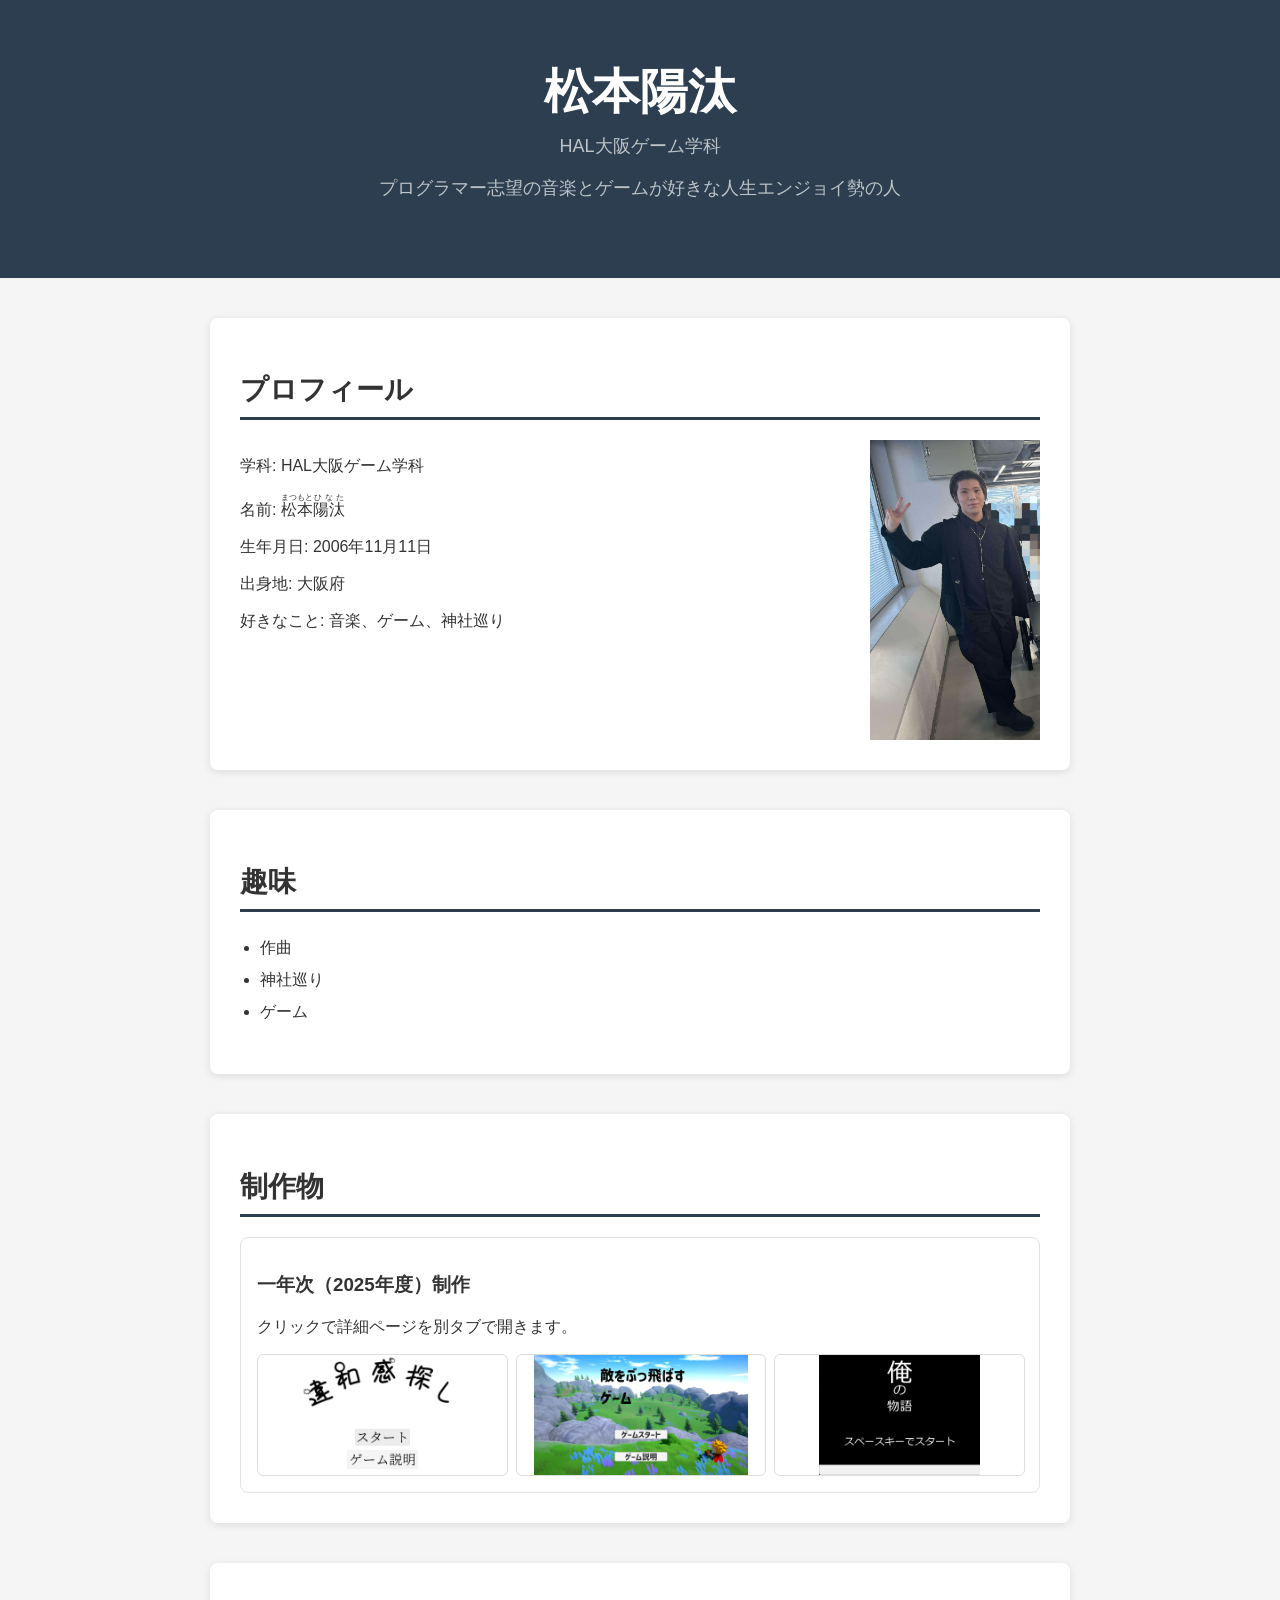
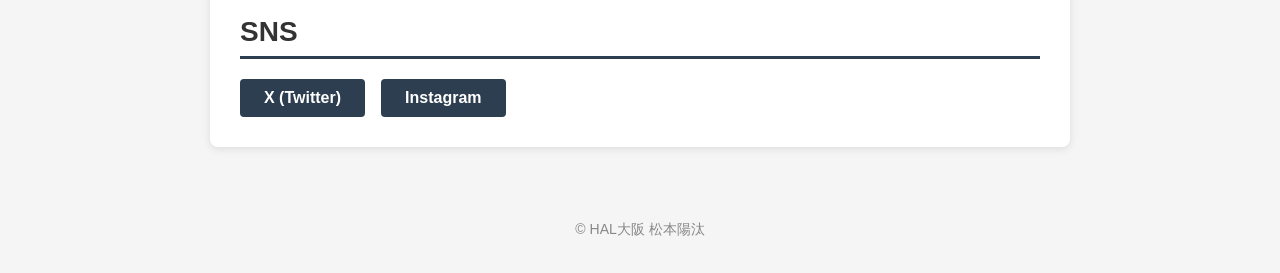
==== index.html @ 23336f3b "サイトに必要なファイルすべて" ====
<!DOCTYPE html>
<html lang="ja">
<!-- 基本的な形（フォントとか） -->

<head>
    <meta charset="UTF-8"> <!-- 文字コードの指定 -->
    <meta name="viewport" content="width=device-width, initial-scale=1.0"> <!-- レスポンシブデザインのためのビューポート設定 -->
    <title>プロフィール</title> <!-- タイトルの指定 -->
    <link rel="stylesheet" href="style.css"> <!-- 外部CSSファイルのリンク -->
</head>

<body>

    <!-- ヘッダー：名前 -->
    <header>
        <h1>松本陽汰</h1>
        <p class="tagline">HAL大阪ゲーム学科</p>
        <p class="tagline">プログラマー志望の音楽とゲームが好きな人生エンジョイ勢の人</p>
    </header>

    <main>


        <!-- 自己紹介 -->
        <section id="about">
            <h2>プロフィール</h2>
            <div class="profile-content">
                <div class="profile-text">
                    <p>学科: HAL大阪ゲーム学科</p>
                    <p>名前: <ruby>松本<rt>まつもと</rt></ruby><ruby>陽汰<rt>ひなた</rt></ruby></p>
                    <p>生年月日: 2006年11月11日</p>
                    <p>出身地: 大阪府</p>
                    <p>好きなこと: 音楽、ゲーム、神社巡り</p>
                </div>
                <img src="pic/ネムイ写真.jpg" alt="ネムイの写真" class="face-photo">
            </div>
        </section>

        <!-- 趣味 -->
        <section id="hobbies">
            <h2>趣味</h2>
            <ul>
                <li>作曲</li>
                <li>神社巡り</li>
                <li>ゲーム</li>
            </ul>
        </section>

        <!-- 制作物 -->
        <section id="works">
            <h2>制作物</h2>
            <div class="work-item"><!-- クリックで別タブで詳細ページに飛ぶようにする -->
                <!-- クリックで別タブで詳細ページに飛ぶようにする  -->
                <!-- 内容は左からCSSクラスをつけている、クリック時の移動先、リンク先を新しいタブで開く設定、
              空いた先のページから元ページを操作されにくくする、繊維元の情報を送らないようにする-->

                <a class="work-link" href="work_25.html" target="_blank" rel="noopener noreferrer">
                    <h3>一年次（2025年度）制作</h3>
                    <p>クリックで詳細ページを別タブで開きます。</p>
                    <!-- サムネイル画像 -->
                    <div class="thumb-list">
                        <!-- 処理の意味は左からファイル指定、画像名、cssのクラス名 -->
                        <img src="pic/work_25/違和感探しタイトル.png" alt="違和感探しタイトル" class="thumb-image">
                        <img src="pic/work_25/敵をぶっ飛ばすゲームタイトル.png" alt="敵をぶっ飛ばすゲームタイトル" class="thumb-image">
                        <img src="pic/work_25/俺の物語タイトル.png" alt="俺の物語タイトル" class="thumb-image">
                    </div>
                </a>
            </div>
        </section>

        <!-- SNSリンク -->
        <section id="sns">
            <h2>SNS</h2>
            <div class="sns-links">
                <a href="https://twitter.com/sunny_sleep" target="_blank">X (Twitter)</a>
                <a href="https://www.instagram.com/xxsunnyxxplacexx" target="_blank">Instagram</a>
            </div>
        </section>


        <!-- フッター -->
        <footer>
            <p>&copy; HAL大阪 松本陽汰</p>
        </footer>

    </main>

</body>

</html>
---- style.css ----
/* 全体の基本設定 */
body /*基本的な設定*/
{
    font-family: sans-serif;        /* シンプルで読みやすいフォント */
    background-color: #f5f5f5;    /* 明るい背景色 */
    color: #333;                  /* ダークグレーのテキスト */
    margin: 0;                      /* ブラウザのデフォルトマージンをリセット */
    padding: 0;                     /* ブラウザのデフォルトパディングをリセット */
}

/* 各セクション共通 */
section, article 
{
    max-width: 800px;               /* コンテンツの最大幅を設定 */
    margin: 40px auto;              /* 上下のスペースを40px、左右は自動で中央寄せ */
    padding: 30px;                  /* 内側のスペースを30px */
    background-color: white;      /* セクションの背景色を白に設定 */
    border-radius: 8px;             /* 角を丸くする */  
    box-shadow: 0 2px 8px rgba(0,0,0,0.1);  /* 軽い影を追加 */
}

/* ヘッダー */
header {
    background-color: #2c3e50;      /* ダークブルーの背景色 */
    color: white;                   /* テキストを白に設定 */
    text-align: center;               /* テキストを中央揃え */
    padding: 60px 20px;               /* 上下のスペースを60px、左右は20px */
}

/* ヘッダーの見出し */
header h1 {
    font-size: 48px;                  /* 大きな見出しサイズ */
    margin: 0;                        /* マージンをリセット */
}

/* タグライン */
.tagline {
    font-size: 18px;                  /* タグラインのフォントサイズ */
    color: #bdc3c7;                 /* タグラインの色を薄いグレーに設定 */
    margin-top: 10px;                 /* タグラインと見出しの間にスペースを追加 */
}

/* 見出し */
h2 {
    font-size: 28px;                    /* セクション見出しのサイズ */
    border-bottom: 3px solid #2c3e50; /* 見出しの下にダークブルーの線を追加　solidは実線 */
    padding-bottom: 8px;                /* 見出しと線の間にスペースを追加 */
    margin-bottom: 20px;                /* 見出しと次のコンテンツの間にスペースを追加 */
}

/* プロフィール本文を左右配置 */
#about .profile-content {
  display: grid;
  grid-template-columns: 1fr auto;
  align-items: start;
  column-gap: 24px;
}

#about .profile-text {
  min-width: 0;
}

#about .face-photo {
  width: 170px;
  height: 300px;
  object-fit: cover;
  justify-self: end;   /* 右端に固定 */
  /* border-radius: 8px; 角丸にしたい場合は有効化 */
}





/* 趣味リスト */
#hobbies ul {
    list-style: disc;           /* 箇条書きのスタイルをディスクに設定 */
    padding-left: 20px;         /* 箇条書きの左側にスペースを追加 */
    line-height: 2;             /* 行間を広げて読みやすくする */
}

/* 作品リスト */
.work-item {
  margin-top: 16px;             /* 作品アイテムの上部にスペースを追加 */
}

/* 作品リンク */
.work-link {
  display: block;               /* ブロック要素にして全体をクリック可能にする */
  color: inherit;               /* 親要素のテキストカラーを継承 */
  text-decoration: none;        /* デフォルトの下線を削除 */
  border: 1px solid #e1e1e1;  /* 薄いグレーの境界線を追加 */
  border-radius: 8px;           /* 角を丸くする */
  padding: 16px;                /* 内側のスペースを追加 */
  transition: transform 0.2s, box-shadow 0.2s;  /* ホバー時の変化にスムーズなトランジションを追加 */
}

/* 作品リンクのホバー効果 */
.work-link:hover {
  transform: translateY(-2px);                  /* 少し上に移動 */
  box-shadow: 0 6px 16px rgba(0, 0, 0, 0.12); /* 影を強調 */
}

/* サムネイル画像 */
.thumb-list {
  display: grid;                            /* グリッドレイアウトを使用 */
  grid-template-columns: repeat(3, 1fr);    /* 3列のグリッド */    
  gap: 10px;                                /* グリッドアイテム間のスペース */
  margin-top: 12px;                         /* 上部のスペース */
}

/* サムネイル画像のスタイル */
.thumb-image {
  width: 100%;                              /* 画像をコンテナの幅に合わせる */
  height: 120px;                            /* 固定の高さを設定 */
  object-fit: contain;                      /* 画像全体を枠内に収める（見切れなし） */
  border-radius: 6px;                       /* 角を丸くする */
  border: 1px solid #ddd;                 /* 画像の周りに薄い境界線を追加 */
}


/* work_25ページ用: 文字と画像を中央表示 */
.work_25 {
    text-align: center;
}

.work_25 .work-link {
    display: flex; /* フレックスボックスを使用して中央揃え */
    flex-direction: column;
    align-items: center;
}

.work_25 .thumb-list {
    display: flex;
    justify-content: center;
    width: 100%;
}

.work_25 .thumb-image {
    width: min(100%, 420px);
    height: auto;
}


/* 動画 */
video {
    width: 100%;                            /* 動画をコンテナの幅に合わせる */
    height: 400px;                          /* 固定の高さを設定 */
    border-radius: 8px;                     /* 角を丸くする */
    margin-top: 12px;                       /* 上部のスペース */
}

/* SNSリンク */
.sns-links {
    display: flex;                          /* フレックスボックスを使用 */
    gap: 16px;                              /* リンク間のスペース */
}

.sns-links a {
    padding: 10px 24px;                     /* 内側のスペースを追加 */
    background-color: #2c3e50;            /* ダークブルーの背景色 */
    color: white;                         /* テキストを白に設定 */
    text-decoration: none;                  /* デフォルトの下線を削除 */
    border-radius: 4px;                     /* 角を丸くする */
    font-weight: bold;                      /* テキストを太字にする */
     transition: background-color 0.2s;     /* ホバー時の背景色の変化にスムーズなトランジションを追加 */
}

.sns-links a:hover {
    background-color: #3d5166;            /* ホバー時に少し明るいダークブルーに変更 */
}

/* フッター */
footer {
    text-align: center;             /* テキストを中央揃え */
    padding: 20px;                  /* 内側のスペースを追加 */
    color: #888;                  /* フッターテキストの色を薄いグレーに設定 */
    font-size: 14px;                /* フッターテキストのサイズを小さく設定 */
}
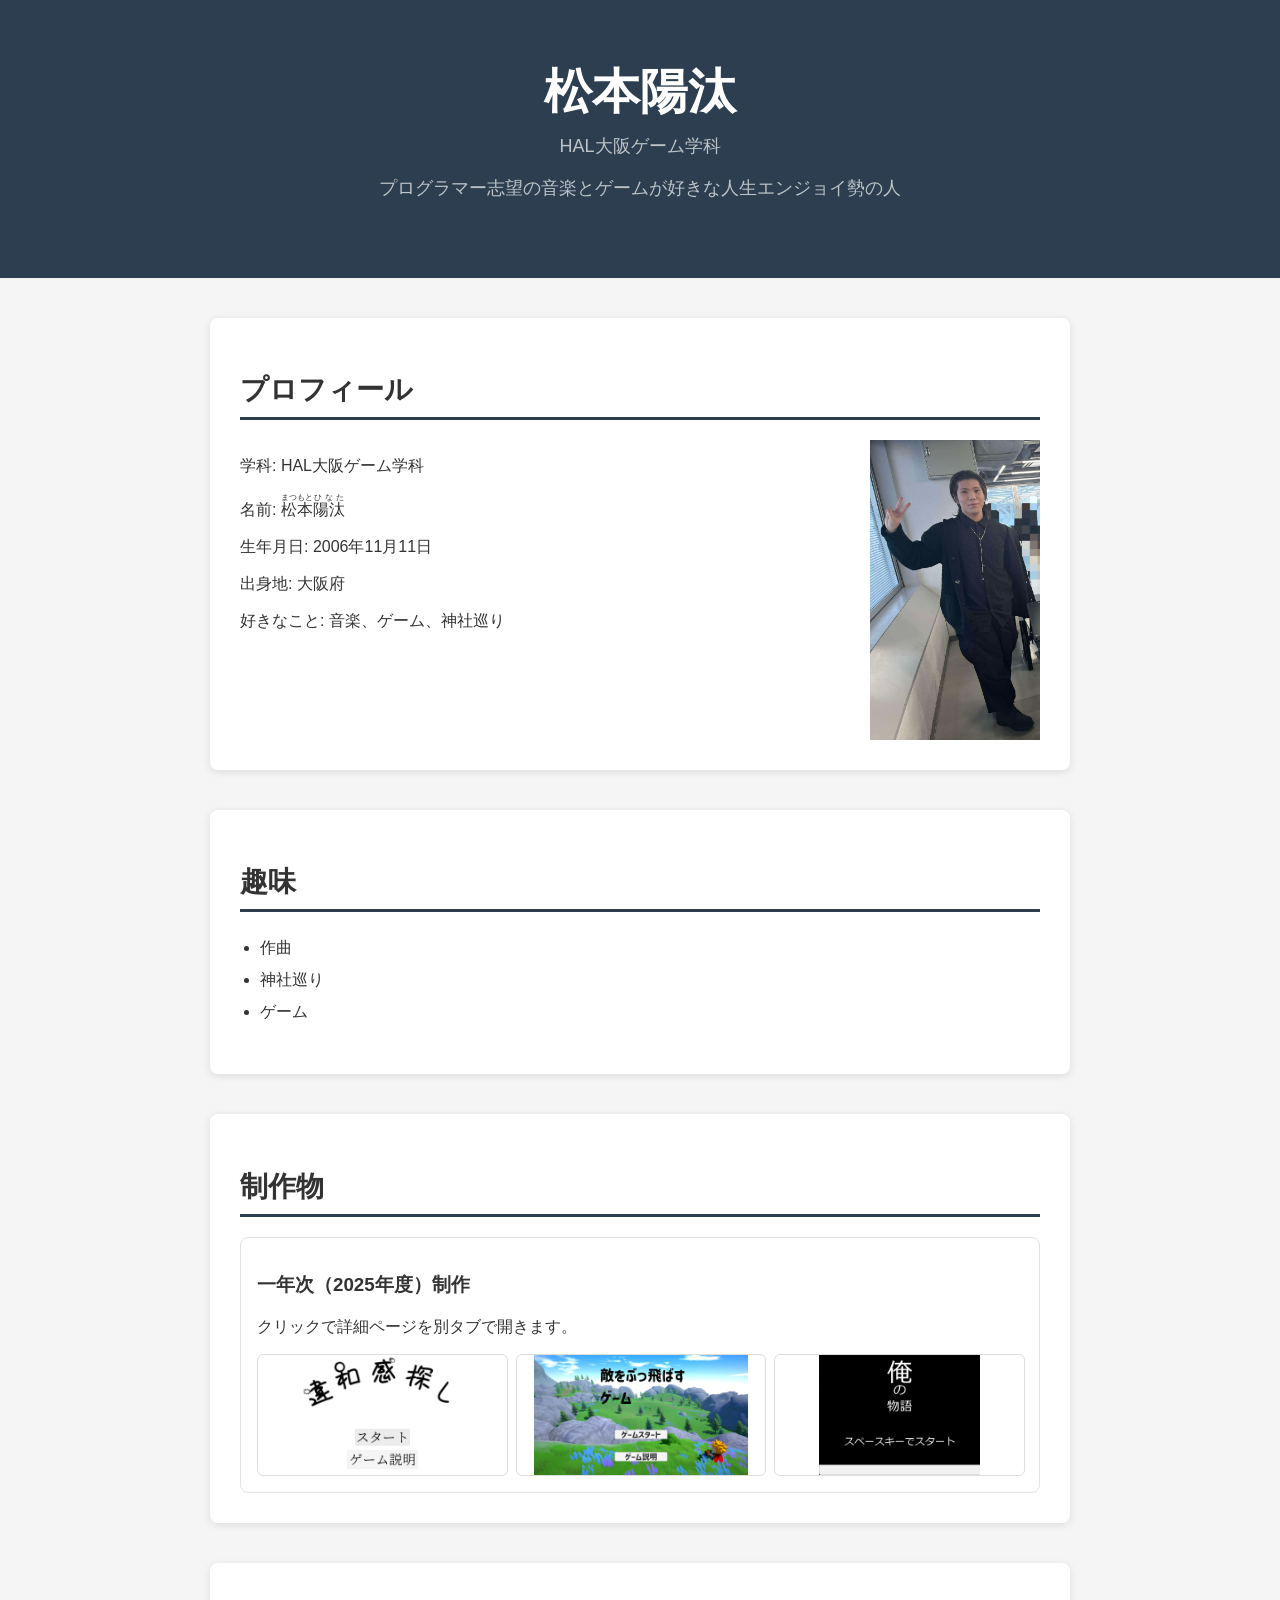
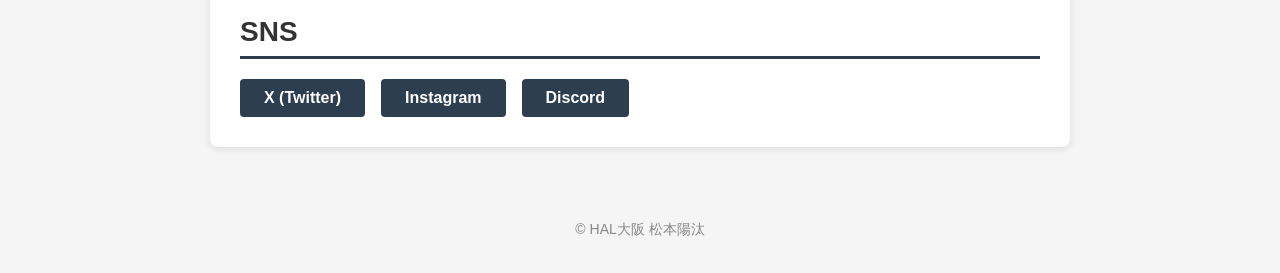
==== commit 0d41c248: "ディスコのリンク追加 Added a Discord link to the SNS section." ====
--- a/index.html
+++ b/index.html
@@ -5,7 +5,7 @@
 <head>
     <meta charset="UTF-8"> <!-- 文字コードの指定 -->
     <meta name="viewport" content="width=device-width, initial-scale=1.0"> <!-- レスポンシブデザインのためのビューポート設定 -->
-    <title>プロフィール</title> <!-- タイトルの指定 -->
+    <title>ネムイの公式ページ</title> <!-- タイトルの指定 -->
     <link rel="stylesheet" href="style.css"> <!-- 外部CSSファイルのリンク -->
 </head>
 
@@ -74,6 +74,7 @@
             <div class="sns-links">
                 <a href="https://twitter.com/sunny_sleep" target="_blank">X (Twitter)</a>
                 <a href="https://www.instagram.com/xxsunnyxxplacexx" target="_blank">Instagram</a>
+                <a href="https://discord.gg/ZYnuW8Bh" target="_blank">Discord</a>
             </div>
         </section>
 
@@ -87,4 +88,4 @@
 
 </body>
 
-</html>+</html>
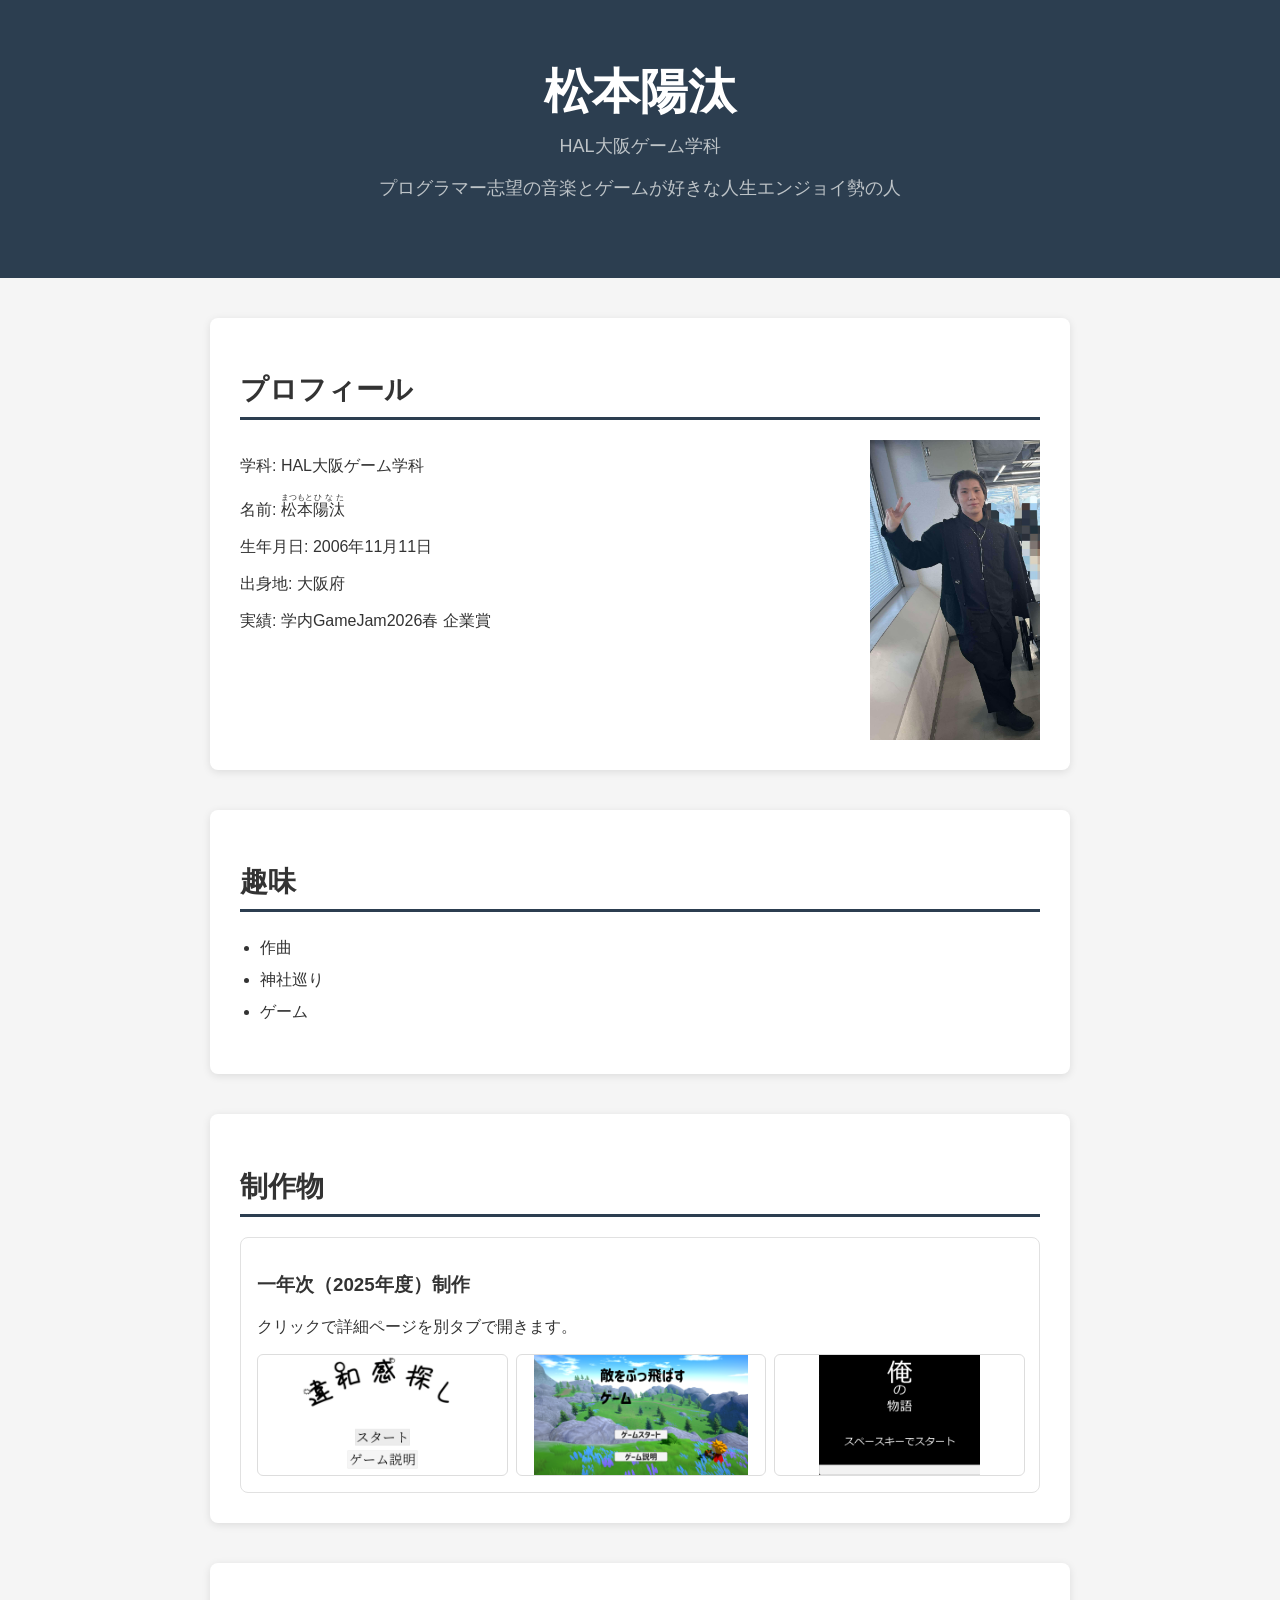
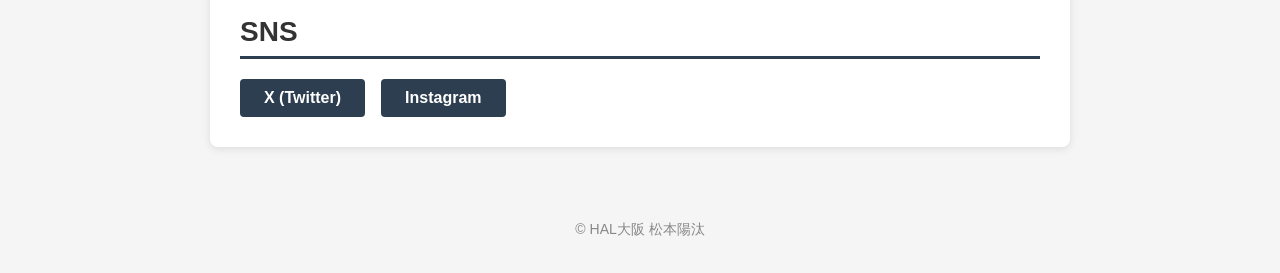
==== commit f191c669: "ディスコのリンク消去及びプロフィールの修正" ====
--- a/index.html
+++ b/index.html
@@ -30,7 +30,7 @@
                     <p>名前: <ruby>松本<rt>まつもと</rt></ruby><ruby>陽汰<rt>ひなた</rt></ruby></p>
                     <p>生年月日: 2006年11月11日</p>
                     <p>出身地: 大阪府</p>
-                    <p>好きなこと: 音楽、ゲーム、神社巡り</p>
+                    <p>実績: 学内GameJam2026春 企業賞</p>
                 </div>
                 <img src="pic/ネムイ写真.jpg" alt="ネムイの写真" class="face-photo">
             </div>
@@ -74,7 +74,6 @@
             <div class="sns-links">
                 <a href="https://twitter.com/sunny_sleep" target="_blank">X (Twitter)</a>
                 <a href="https://www.instagram.com/xxsunnyxxplacexx" target="_blank">Instagram</a>
-                <a href="https://discord.gg/ZYnuW8Bh" target="_blank">Discord</a>
             </div>
         </section>
 
@@ -88,4 +87,4 @@
 
 </body>
 
-</html>
+</html>
--- a/style.css
+++ b/style.css
@@ -178,3 +178,65 @@
     font-size: 14px;                /* フッターテキストのサイズを小さく設定 */
 }
 
+ /* ==========================================================================
+   スマホ向けレスポンシブ対応（画面幅が768px以下の場合に適用されるスタイル）
+   ========================================================================== */
+    @media screen and (max-width: 768px) {
+
+        /* セクションの余白と内側のスペースをスマホ向けに縮小 */
+        section,
+        article {
+            margin: 20px 10px;
+            padding: 15px;
+        }
+
+        /* ヘッダーの文字サイズと余白を縮小 */
+        header {
+            padding: 40px 10px;
+        }
+
+        header h1 {
+            font-size: 32px;
+        }
+
+        .tagline {
+            font-size: 14px;
+        }
+
+        /* プロフィールの画像とテキストを縦並びに変更 */
+        #about .profile-content {
+            grid-template-columns: 1fr;
+            /* 1列に変更 */
+            gap: 20px;
+        }
+
+        #about .face-photo {
+            justify-self: center;
+            /* 写真を中央に配置 */
+            width: 140px;
+            /* 画像サイズを少し小さく */
+            height: auto;
+        }
+
+        /* 制作物のサムネイル画像を縦並び（1列）に変更 */
+        .thumb-list {
+            grid-template-columns: 1fr;
+        }
+
+        .thumb-image {
+            height: auto;
+            /* 高さを自動にして見切れを防止 */
+            aspect-ratio: 16 / 9;
+            /* 縦横比を維持（必要に応じて） */
+        }
+
+        /* SNSリンクを縦に並べる（スマホだと横並びははみ出す可能性があるため） */
+        .sns-links {
+            flex-direction: column;
+            gap: 12px;
+        }
+
+        .sns-links a {
+            text-align: center;
+        }
+    }
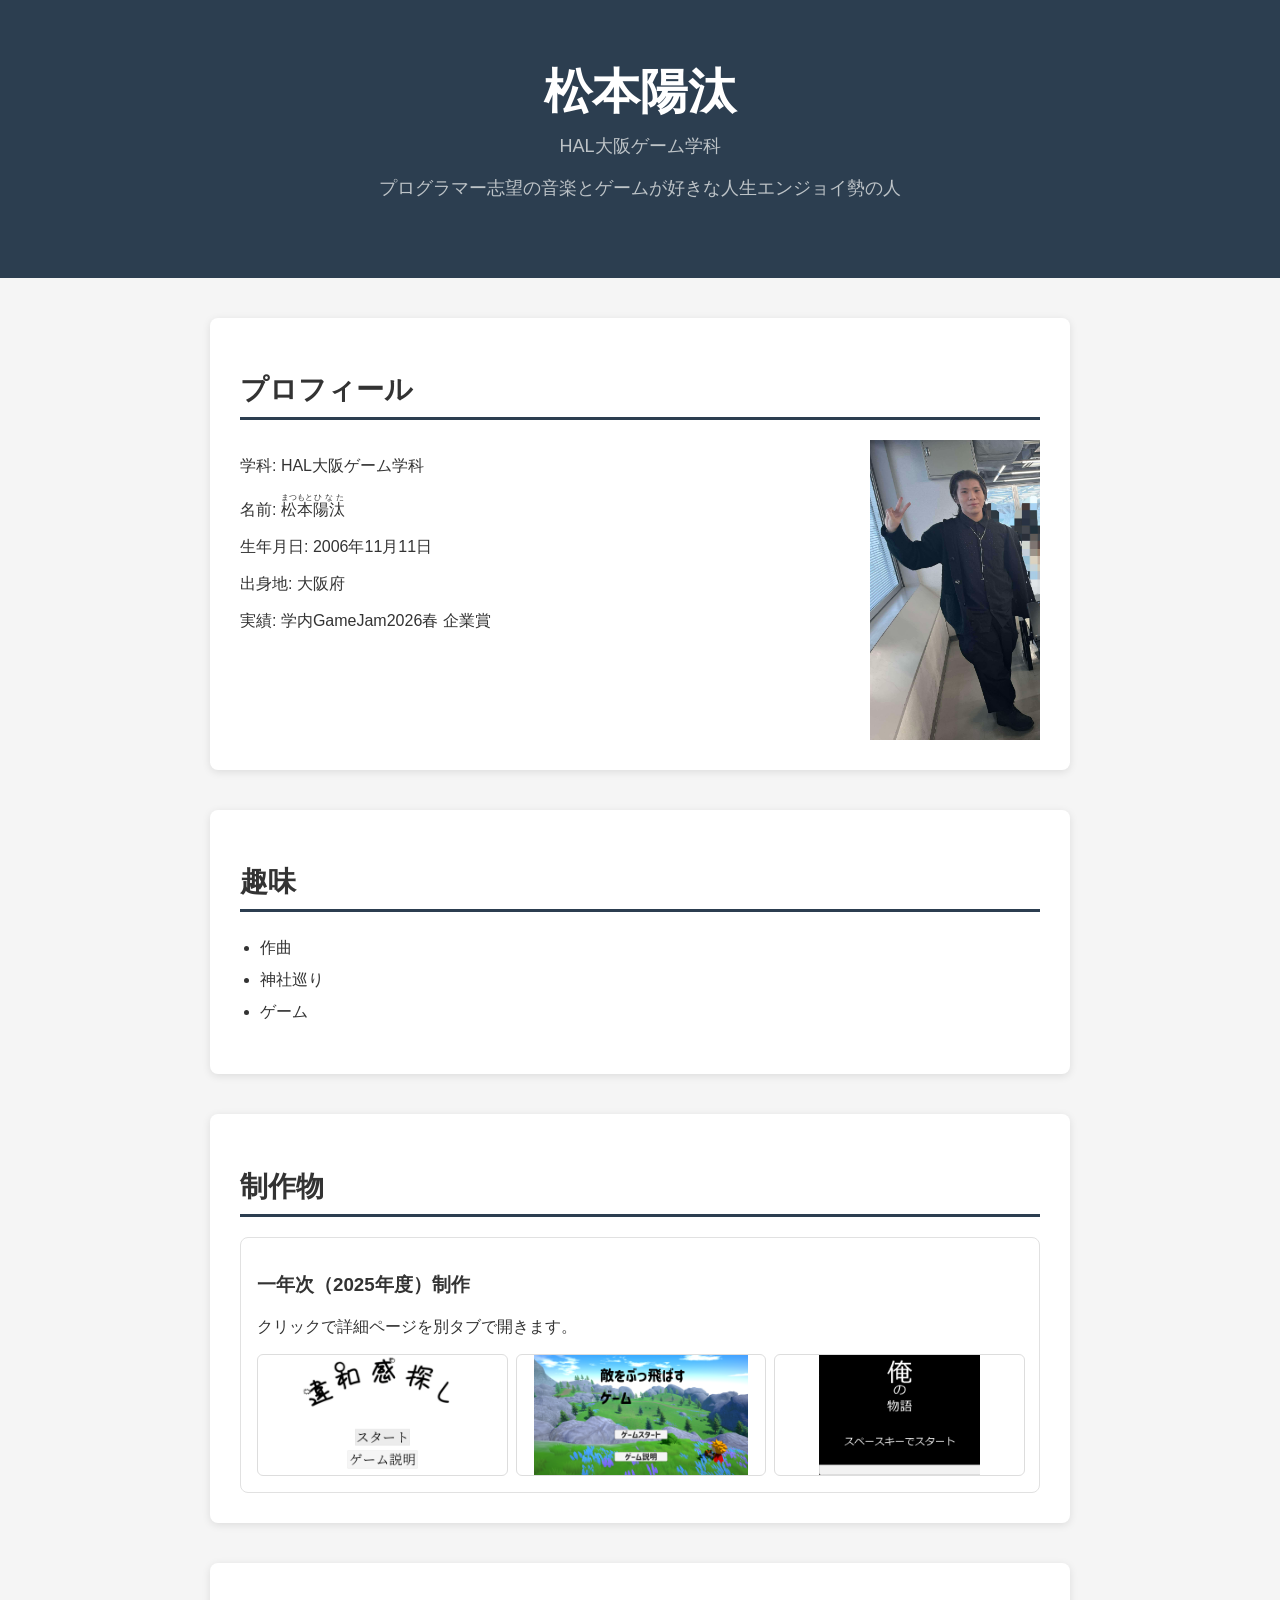
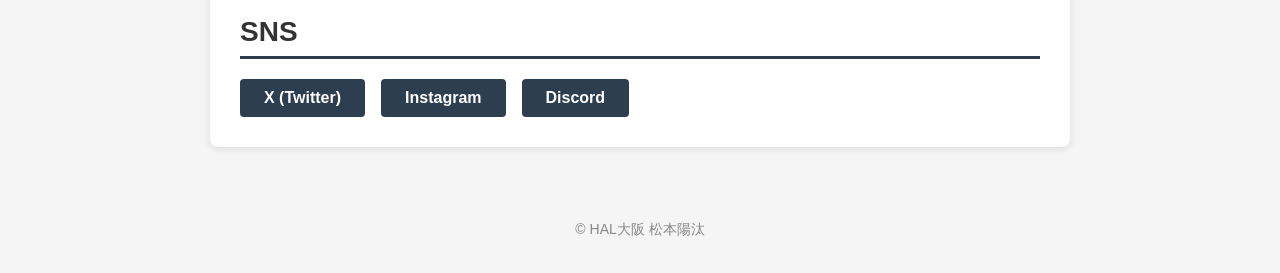
==== commit 851d9315: "ディスコ追加" ====
--- a/index.html
+++ b/index.html
@@ -74,6 +74,7 @@
             <div class="sns-links">
                 <a href="https://twitter.com/sunny_sleep" target="_blank">X (Twitter)</a>
                 <a href="https://www.instagram.com/xxsunnyxxplacexx" target="_blank">Instagram</a>
+                <a href="https://discordapp.com/users/797039897213927425" target="_blank">Discord</a>
             </div>
         </section>
 
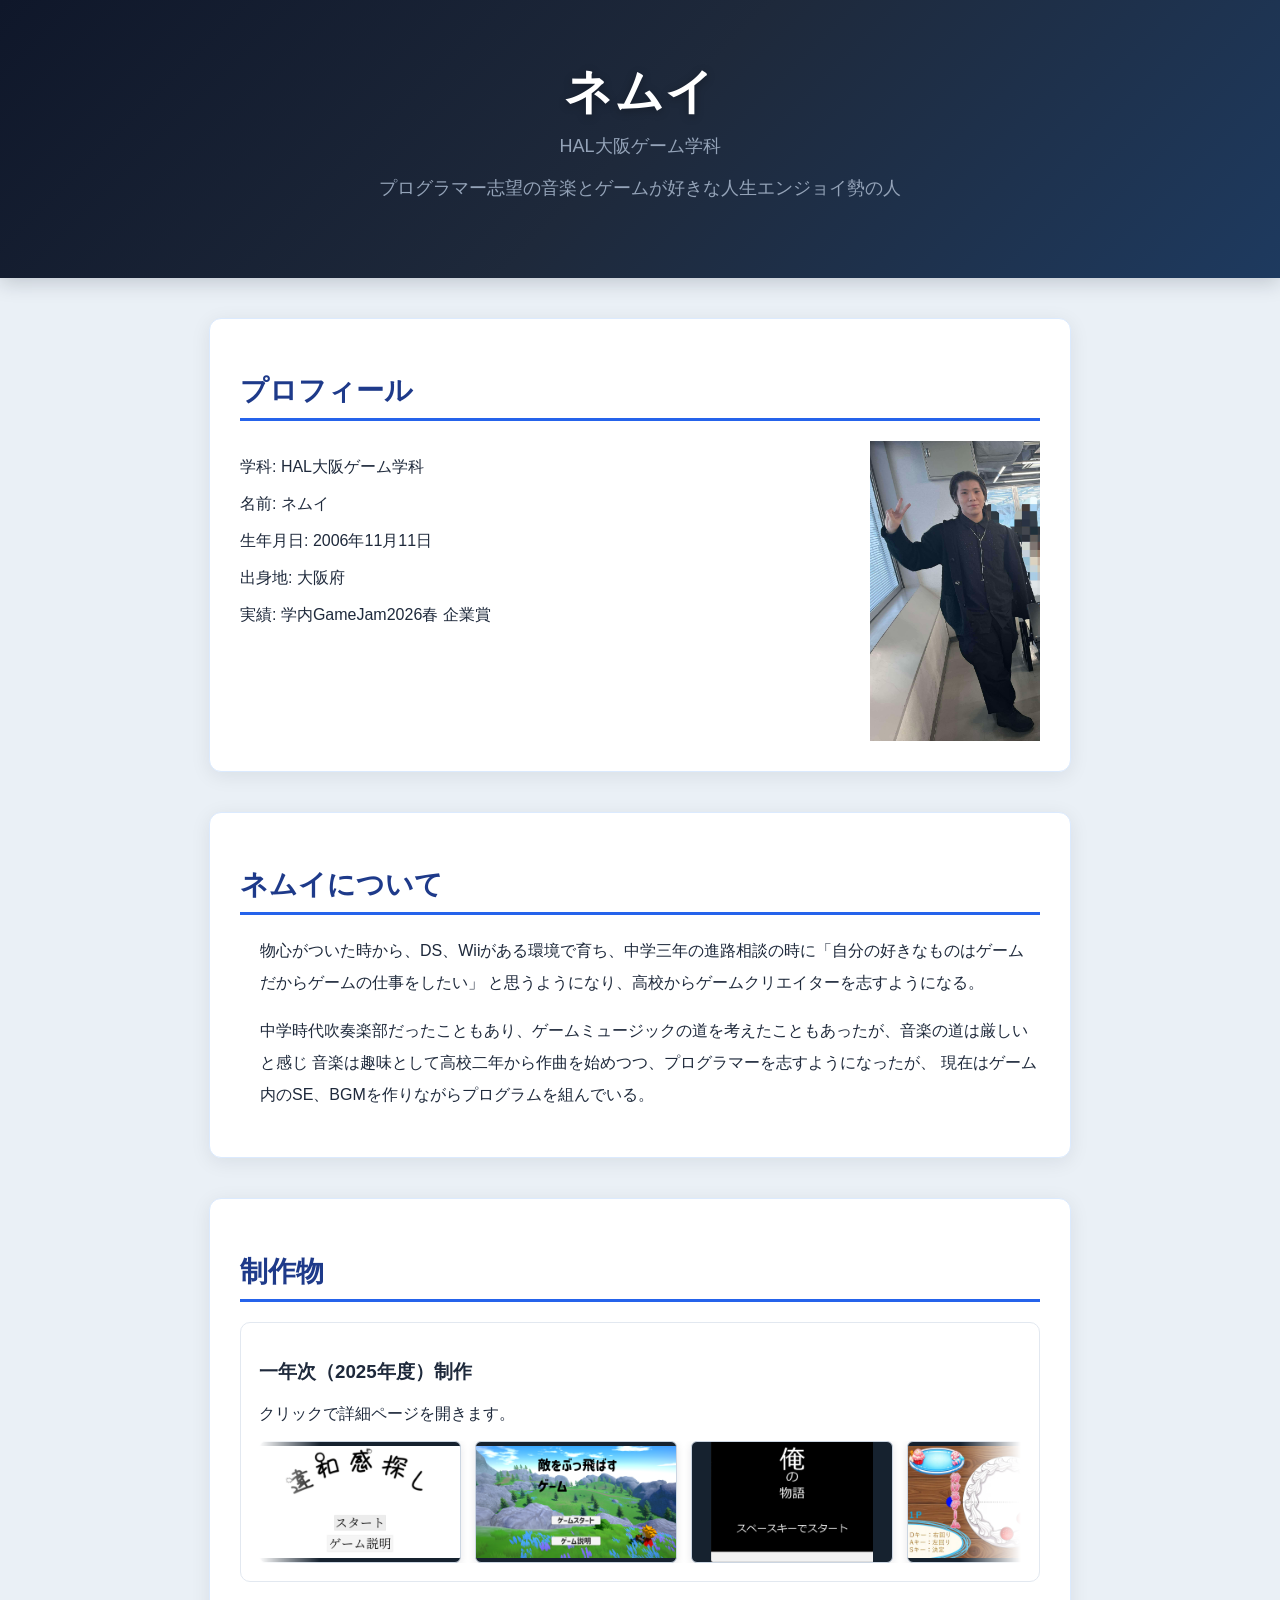
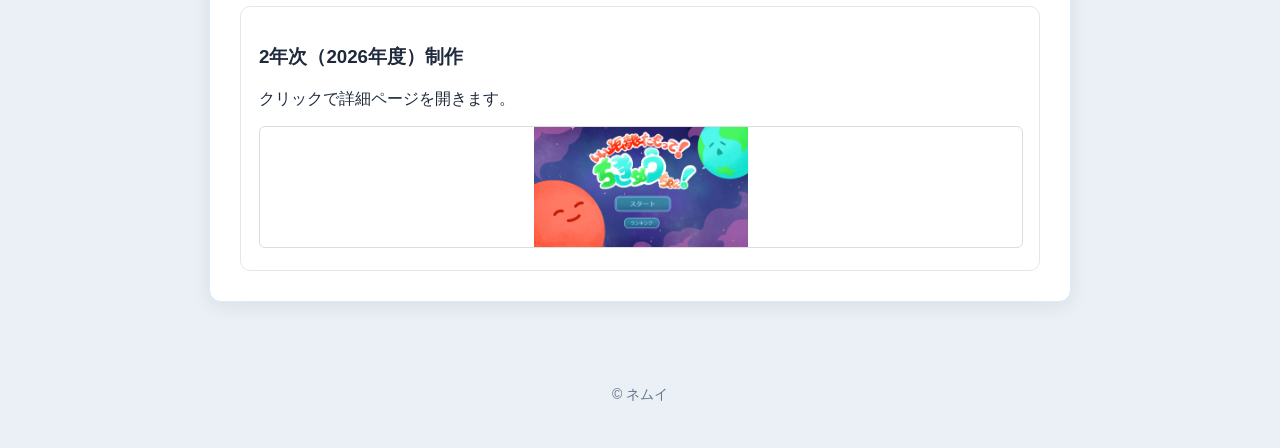
==== commit 9dd52898: "サイトに二年次の制作を追加及びちょっと見栄え変更:" ====
--- a/index.html
+++ b/index.html
@@ -6,19 +6,20 @@
     <meta charset="UTF-8"> <!-- 文字コードの指定 -->
     <meta name="viewport" content="width=device-width, initial-scale=1.0"> <!-- レスポンシブデザインのためのビューポート設定 -->
     <title>ネムイの公式ページ</title> <!-- タイトルの指定 -->
-    <link rel="stylesheet" href="style.css"> <!-- 外部CSSファイルのリンク -->
+    <link rel="stylesheet" href="style.css?v=2"> <!-- 外部CSSファイルのリンク -->
 </head>
 
 <body>
 
     <!-- ヘッダー：名前 -->
     <header>
-        <h1>松本陽汰</h1>
+        <h1>ネムイ</h1>
         <p class="tagline">HAL大阪ゲーム学科</p>
         <p class="tagline">プログラマー志望の音楽とゲームが好きな人生エンジョイ勢の人</p>
     </header>
 
     <main>
+
 
 
         <!-- 自己紹介 -->
@@ -27,7 +28,7 @@
             <div class="profile-content">
                 <div class="profile-text">
                     <p>学科: HAL大阪ゲーム学科</p>
-                    <p>名前: <ruby>松本<rt>まつもと</rt></ruby><ruby>陽汰<rt>ひなた</rt></ruby></p>
+                    <p>名前: ネムイ</p>
                     <p>生年月日: 2006年11月11日</p>
                     <p>出身地: 大阪府</p>
                     <p>実績: 学内GameJam2026春 企業賞</p>
@@ -38,11 +39,18 @@
 
         <!-- 趣味 -->
         <section id="hobbies">
-            <h2>趣味</h2>
+            <h2>ネムイについて</h2>
             <ul>
-                <li>作曲</li>
-                <li>神社巡り</li>
-                <li>ゲーム</li>
+                <p>
+                    物心がついた時から、DS、Wiiがある環境で育ち、中学三年の進路相談の時に「自分の好きなものはゲームだからゲームの仕事をしたい」
+                    と思うようになり、高校からゲームクリエイターを志すようになる。
+                </p>
+                <p>
+                    中学時代吹奏楽部だったこともあり、ゲームミュージックの道を考えたこともあったが、音楽の道は厳しいと感じ
+                    音楽は趣味として高校二年から作曲を始めつつ、プログラマーを志すようになったが、
+                    現在はゲーム内のSE、BGMを作りながらプログラムを組んでいる。
+
+                </p>
             </ul>
         </section>
 
@@ -52,36 +60,54 @@
             <div class="work-item"><!-- クリックで別タブで詳細ページに飛ぶようにする -->
                 <!-- クリックで別タブで詳細ページに飛ぶようにする  -->
                 <!-- 内容は左からCSSクラスをつけている、クリック時の移動先、リンク先を新しいタブで開く設定、
-              空いた先のページから元ページを操作されにくくする、繊維元の情報を送らないようにする-->
+                空いた先のページから元ページを操作されにくくする、繊維元の情報を送らないようにする-->
 
-                <a class="work-link" href="work_25.html" target="_blank" rel="noopener noreferrer">
+                <a class="work-link" href="work_25/work_25.html">
                     <h3>一年次（2025年度）制作</h3>
-                    <p>クリックで詳細ページを別タブで開きます。</p>
+                    <p>クリックで詳細ページを開きます。</p>
                     <!-- サムネイル画像 -->
-                    <div class="thumb-list">
-                        <!-- 処理の意味は左からファイル指定、画像名、cssのクラス名 -->
-                        <img src="pic/work_25/違和感探しタイトル.png" alt="違和感探しタイトル" class="thumb-image">
-                        <img src="pic/work_25/敵をぶっ飛ばすゲームタイトル.png" alt="敵をぶっ飛ばすゲームタイトル" class="thumb-image">
-                        <img src="pic/work_25/俺の物語タイトル.png" alt="俺の物語タイトル" class="thumb-image">
+                    <div class="thumb-scroll-container">
+                        <div class="thumb-scroll-track">
+                            <!-- 1グループ目 -->
+                            <div class="thumb-group">
+                                <img src="pic/work_25/違和感探しタイトル.png" alt="違和感探しタイトル" class="thumb-image">
+                                <img src="pic/work_25/敵をぶっ飛ばすゲームタイトル.png" alt="敵をぶっ飛ばすゲームタイトル" class="thumb-image">
+                                <img src="pic/work_25/俺の物語タイトル.png" alt="俺の物語タイトル" class="thumb-image">
+                                <img src="pic/work_25/いちごを均等に分けるゲームタイトル.jpg" alt="いちごを均等に分けるゲームタイトル"
+                                    class="thumb-image">
+                            </div>
+                            <!-- 2グループ目（無限ループ用・音声読み上げ等から隠すaria-hidden設定） -->
+                            <div class="thumb-group" aria-hidden="true">
+                                <img src="pic/work_25/違和感探しタイトル.png" alt="違和感探しタイトル" class="thumb-image">
+                                <img src="pic/work_25/敵をぶっ飛ばすゲームタイトル.png" alt="敵をぶっ飛ばすゲームタイトル" class="thumb-image">
+                                <img src="pic/work_25/俺の物語タイトル.png" alt="俺の物語タイトル" class="thumb-image">
+                                <img src="pic/work_25/いちごを均等に分けるゲームタイトル.jpg" alt="いちごを均等に分けるゲームタイトル"
+                                    class="thumb-image">
+                            </div>
+                        </div>
                     </div>
+                </a>
+
+                <a class="work-link" href="work_26/work_26_GameJam_summer.html">
+                    <h3>2年次（2026年度）制作</h3>
+                    <p>クリックで詳細ページを開きます。</p>
+                    <!-- サムネイル画像 -->
+
+                    <!--現在作品数が少ないためスクロールはしない-->
+
+                    <img src="pic/work_26/いい距離たもって!ちきゅうちゃん!タイトル.png" alt="いい距離たもって!ちきゅうちゃん!タイトル" class="thumb-image">
+
+
                 </a>
             </div>
         </section>
 
-        <!-- SNSリンク -->
-        <section id="sns">
-            <h2>SNS</h2>
-            <div class="sns-links">
-                <a href="https://twitter.com/sunny_sleep" target="_blank">X (Twitter)</a>
-                <a href="https://www.instagram.com/xxsunnyxxplacexx" target="_blank">Instagram</a>
-                <a href="https://discordapp.com/users/797039897213927425" target="_blank">Discord</a>
-            </div>
-        </section>
+
 
 
         <!-- フッター -->
         <footer>
-            <p>&copy; HAL大阪 松本陽汰</p>
+            <p>&copy; ネムイ</p>
         </footer>
 
     </main>
--- a/style.css
+++ b/style.css
@@ -1,71 +1,105 @@
 /* 全体の基本設定 */
-body /*基本的な設定*/
-{
-    font-family: sans-serif;        /* シンプルで読みやすいフォント */
-    background-color: #f5f5f5;    /* 明るい背景色 */
-    color: #333;                  /* ダークグレーのテキスト */
-    margin: 0;                      /* ブラウザのデフォルトマージンをリセット */
-    padding: 0;                     /* ブラウザのデフォルトパディングをリセット */
+body {
+    font-family: sans-serif;
+    /* シンプルで読みやすいフォント */
+    background-color: #eaf0f6;
+    /* ほんのり青みがしっかり感じられる爽やかな背景色 */
+    color: #1e293b;
+    /* 濃紺混じりのスレートグレー（目に優しく高級感のあるテキスト） */
+    margin: 0;
+    /* ブラウザのデフォルトマージンをリセット */
+    padding: 0;
+    /* ブラウザのデフォルトパディングをリセット */
 }
 
 /* 各セクション共通 */
-section, article 
-{
-    max-width: 800px;               /* コンテンツの最大幅を設定 */
-    margin: 40px auto;              /* 上下のスペースを40px、左右は自動で中央寄せ */
-    padding: 30px;                  /* 内側のスペースを30px */
-    background-color: white;      /* セクションの背景色を白に設定 */
-    border-radius: 8px;             /* 角を丸くする */  
-    box-shadow: 0 2px 8px rgba(0,0,0,0.1);  /* 軽い影を追加 */
+section,
+article {
+    max-width: 800px;
+    /* コンテンツの最大幅を設定 */
+    margin: 40px auto;
+    /* 上下のスペースを40px、左右は自動で中央寄せ */
+    padding: 30px;
+    /* 内側のスペースを30px */
+    background-color: #ffffff;
+    /* セクションの背景色を白に設定（背景の淡い青と美しいコントラストに） */
+    border-radius: 12px;
+    /* 角を少し丸くしてモダンに */
+    border: 1px solid #dbeafe;
+    /* ほんのり青みを帯びた上品な境界線 */
+    box-shadow: 0 4px 20px rgba(15, 23, 42, 0.08);
+    /* 青みを含んだ柔らかい影を追加 */
 }
 
 /* ヘッダー */
 header {
-    background-color: #2c3e50;      /* ダークブルーの背景色 */
-    color: white;                   /* テキストを白に設定 */
-    text-align: center;               /* テキストを中央揃え */
-    padding: 60px 20px;               /* 上下のスペースを60px、左右は20px */
+    background: linear-gradient(135deg, #0f172a 0%, #1e293b 50%, #1e3a5f 100%);
+    /* 深海・夜空のような深みのあるミッドナイトダークブルーのグラデーション */
+    color: white;
+    /* テキストを白に設定 */
+    text-align: center;
+    /* テキストを中央揃え */
+    padding: 60px 20px;
+    /* 上下のスペースを60px、左右は20px */
+    box-shadow: 0 4px 20px rgba(15, 23, 42, 0.2);
+    /* ヘッダー下に自然な影を追加 */
 }
 
 /* ヘッダーの見出し */
 header h1 {
-    font-size: 48px;                  /* 大きな見出しサイズ */
-    margin: 0;                        /* マージンをリセット */
+    font-size: 48px;
+    /* 大きな見出しサイズ */
+    margin: 0;
+    /* マージンをリセット */
+    letter-spacing: 1.5px;
+    /* 文字間を少し広げて上品に */
+    text-shadow: 0 2px 10px rgba(0, 0, 0, 0.3);
+    /* 文字に軽い立体感をプラス */
 }
 
 /* タグライン */
 .tagline {
-    font-size: 18px;                  /* タグラインのフォントサイズ */
-    color: #bdc3c7;                 /* タグラインの色を薄いグレーに設定 */
-    margin-top: 10px;                 /* タグラインと見出しの間にスペースを追加 */
+    font-size: 18px;
+    /* タグラインのフォントサイズ */
+    color: #94a3b8;
+    /* 落ち着いたスレートブルーグレー */
+    margin-top: 10px;
+    /* タグラインと見出しの間にスペースを追加 */
 }
 
 /* 見出し */
 h2 {
-    font-size: 28px;                    /* セクション見出しのサイズ */
-    border-bottom: 3px solid #2c3e50; /* 見出しの下にダークブルーの線を追加　solidは実線 */
-    padding-bottom: 8px;                /* 見出しと線の間にスペースを追加 */
-    margin-bottom: 20px;                /* 見出しと次のコンテンツの間にスペースを追加 */
+    font-size: 28px;
+    /* セクション見出しのサイズ */
+    color: #1e3a8a;
+    /* 深みのあるダークブルーのテキスト */
+    border-bottom: 3px solid #2563eb;
+    /* 鮮やかなアクセントブルーのアンダーライン */
+    padding-bottom: 8px;
+    /* 見出しと線の間にスペースを追加 */
+    margin-bottom: 20px;
+    /* 見出しと次のコンテンツの間にスペースを追加 */
 }
 
 /* プロフィール本文を左右配置 */
 #about .profile-content {
-  display: grid;
-  grid-template-columns: 1fr auto;
-  align-items: start;
-  column-gap: 24px;
+    display: grid;
+    grid-template-columns: 1fr auto;
+    align-items: start;
+    column-gap: 24px;
 }
 
 #about .profile-text {
-  min-width: 0;
+    min-width: 0;
 }
 
 #about .face-photo {
-  width: 170px;
-  height: 300px;
-  object-fit: cover;
-  justify-self: end;   /* 右端に固定 */
-  /* border-radius: 8px; 角丸にしたい場合は有効化 */
+    width: 170px;
+    height: 300px;
+    object-fit: cover;
+    justify-self: end;
+    /* 右端に固定 */
+    /* border-radius: 8px; 角丸にしたい場合は有効化 */
 }
 
 
@@ -74,48 +108,132 @@
 
 /* 趣味リスト */
 #hobbies ul {
-    list-style: disc;           /* 箇条書きのスタイルをディスクに設定 */
-    padding-left: 20px;         /* 箇条書きの左側にスペースを追加 */
-    line-height: 2;             /* 行間を広げて読みやすくする */
+    list-style: disc;
+    /* 箇条書きのスタイルをディスクに設定 */
+    padding-left: 20px;
+    /* 箇条書きの左側にスペースを追加 */
+    line-height: 2;
+    /* 行間を広げて読みやすくする */
 }
 
 /* 作品リスト */
 .work-item {
-  margin-top: 16px;             /* 作品アイテムの上部にスペースを追加 */
+    margin-top: 16px;
+    display: flex;
+    flex-direction: column;
+    gap: 24px;
+    /* 二つの制作物カード（オブジェクト）の間の上下の距離 */
 }
 
 /* 作品リンク */
 .work-link {
-  display: block;               /* ブロック要素にして全体をクリック可能にする */
-  color: inherit;               /* 親要素のテキストカラーを継承 */
-  text-decoration: none;        /* デフォルトの下線を削除 */
-  border: 1px solid #e1e1e1;  /* 薄いグレーの境界線を追加 */
-  border-radius: 8px;           /* 角を丸くする */
-  padding: 16px;                /* 内側のスペースを追加 */
-  transition: transform 0.2s, box-shadow 0.2s;  /* ホバー時の変化にスムーズなトランジションを追加 */
+    display: block;
+    /* ブロック要素にして全体をクリック可能にする */
+    color: inherit;
+    /* 親要素のテキストカラーを継承 */
+    text-decoration: none;
+    /* デフォルトの下線を削除 */
+    background-color: #ffffff;
+    /* 白背景 */
+    border: 1px solid #e2e8f0;
+    /* 上品なスレートグレーの境界線 */
+    border-radius: 10px;
+    /* 角を少し丸くする */
+    padding: 18px;
+    /* 内側のスペースを追加 */
+    transition: transform 0.2s, box-shadow 0.2s, border-color 0.2s;
+    /* ホバー時の変化にスムーズなトランジションを追加 */
 }
 
 /* 作品リンクのホバー効果 */
 .work-link:hover {
-  transform: translateY(-2px);                  /* 少し上に移動 */
-  box-shadow: 0 6px 16px rgba(0, 0, 0, 0.12); /* 影を強調 */
-}
-
-/* サムネイル画像 */
+    transform: translateY(-3px);
+    /* 少し上に浮き上がらせる */
+    border-color: #93c5fd;
+    /* ホバー時に爽やかなブルーの枠線が光る */
+    box-shadow: 0 8px 24px rgba(37, 99, 235, 0.12);
+    /* ほんのりブルーを帯びた綺麗な影 */
+}
+
+/* サムネイル画像（一覧ページ等で使用） */
 .thumb-list {
-  display: grid;                            /* グリッドレイアウトを使用 */
-  grid-template-columns: repeat(3, 1fr);    /* 3列のグリッド */    
-  gap: 10px;                                /* グリッドアイテム間のスペース */
-  margin-top: 12px;                         /* 上部のスペース */
+    display: grid;
+    /* グリッドレイアウトを使用 */
+    grid-template-columns: repeat(3, 1fr);
+    /* 3列のグリッド */
+    gap: 10px;
+    /* グリッドアイテム間のスペース */
+    margin-top: 12px;
+    /* 上部のスペース */
 }
 
 /* サムネイル画像のスタイル */
 .thumb-image {
-  width: 100%;                              /* 画像をコンテナの幅に合わせる */
-  height: 120px;                            /* 固定の高さを設定 */
-  object-fit: contain;                      /* 画像全体を枠内に収める（見切れなし） */
-  border-radius: 6px;                       /* 角を丸くする */
-  border: 1px solid #ddd;                 /* 画像の周りに薄い境界線を追加 */
+    width: 100%;
+    /* 画像をコンテナの幅に合わせる */
+    height: 120px;
+    /* 固定の高さを設定 */
+    object-fit: contain;
+    /* 画像全体を枠内に収める（見切れなし） */
+    border-radius: 6px;
+    /* 角を丸くする */
+    border: 1px solid #ddd;
+    /* 画像の周りに薄い境界線を追加 */
+}
+
+/* 制作物サムネイル：自動横スクロール（無限ループ） */
+.thumb-scroll-container {
+    overflow: hidden;
+    width: 100%;
+    margin-top: 16px;
+    position: relative;
+    /* 左右の端をふわっとフェードアウトさせるグラデーションマスク */
+    mask-image: linear-gradient(to right, transparent, black 8%, black 92%, transparent);
+    -webkit-mask-image: linear-gradient(to right, transparent, black 8%, black 92%, transparent);
+}
+
+.thumb-scroll-track {
+    display: flex;
+    width: max-content;
+    /* 16秒かけて1周（速度はお好みで調整可能） */
+    animation: scrollInfinite 16s linear infinite;
+}
+
+/* ホバー時にスクロールを一時停止してクリックしやすくする */
+.work-link:hover .thumb-scroll-track,
+.thumb-scroll-container:hover .thumb-scroll-track {
+    animation-play-state: paused;
+}
+
+/* 画像グループ（1グループあたり4枚） */
+.thumb-group {
+    display: flex;
+    gap: 14px;
+    padding-right: 14px;
+    /* ループの繋ぎ目の余白 */
+}
+
+/* スクロールコンテナ内の画像設定 */
+.thumb-scroll-container .thumb-image {
+    width: 200px;
+    height: 120px;
+    flex-shrink: 0;
+    object-fit: contain;
+    background-color: #16222f;
+    /* 夜空のようなミッドナイトネイビーで黒枠やゲーム画面を綺麗に魅せる */
+    border: 1px solid #cbd5e1;
+    box-shadow: 0 2px 8px rgba(15, 23, 42, 0.1);
+}
+
+/* 無限ループのアニメーション定義（1グループ分＝50%移動したら0に戻る） */
+@keyframes scrollInfinite {
+    0% {
+        transform: translateX(0);
+    }
+
+    100% {
+        transform: translateX(-50%);
+    }
 }
 
 
@@ -125,7 +243,8 @@
 }
 
 .work_25 .work-link {
-    display: flex; /* フレックスボックスを使用して中央揃え */
+    display: flex;
+    /* フレックスボックスを使用して中央揃え */
     flex-direction: column;
     align-items: center;
 }
@@ -144,99 +263,130 @@
 
 /* 動画 */
 video {
-    width: 100%;                            /* 動画をコンテナの幅に合わせる */
-    height: 400px;                          /* 固定の高さを設定 */
-    border-radius: 8px;                     /* 角を丸くする */
-    margin-top: 12px;                       /* 上部のスペース */
+    width: 100%;
+    /* 動画をコンテナの幅に合わせる */
+    height: 400px;
+    /* 固定の高さを設定 */
+    border-radius: 8px;
+    /* 角を丸くする */
+    margin-top: 12px;
+    /* 上部のスペース */
 }
 
 /* SNSリンク */
 .sns-links {
-    display: flex;                          /* フレックスボックスを使用 */
-    gap: 16px;                              /* リンク間のスペース */
+    display: flex;
+    /* フレックスボックスを使用 */
+    gap: 16px;
+    /* リンク間のスペース */
 }
 
 .sns-links a {
-    padding: 10px 24px;                     /* 内側のスペースを追加 */
-    background-color: #2c3e50;            /* ダークブルーの背景色 */
-    color: white;                         /* テキストを白に設定 */
-    text-decoration: none;                  /* デフォルトの下線を削除 */
-    border-radius: 4px;                     /* 角を丸くする */
-    font-weight: bold;                      /* テキストを太字にする */
-     transition: background-color 0.2s;     /* ホバー時の背景色の変化にスムーズなトランジションを追加 */
+    padding: 12px 28px;
+    /* 内側のスペースを追加 */
+    background-color: #1e3247;
+    /* 上品なダークスレートブルー */
+    color: white;
+    /* テキストを白に設定 */
+    text-decoration: none;
+    /* デフォルトの下線を削除 */
+    border-radius: 6px;
+    /* 角を丸くする */
+    font-weight: bold;
+    /* テキストを太字にする */
+    box-shadow: 0 2px 8px rgba(15, 23, 42, 0.12);
+    /* 軽い影を追加 */
+    transition: background-color 0.2s, transform 0.2s, box-shadow 0.2s;
+    /* ホバー時の変化にスムーズなトランジションを追加 */
 }
 
 .sns-links a:hover {
-    background-color: #3d5166;            /* ホバー時に少し明るいダークブルーに変更 */
+    background-color: #2563eb;
+    /* ホバー時に鮮やかなエレクトリックブルーに変化！ */
+    transform: translateY(-2px);
+    /* 少し上に浮き上がらせる */
+    box-shadow: 0 6px 16px rgba(37, 99, 235, 0.3);
+    /* ブルーの光彩シャドウ */
 }
 
 /* フッター */
 footer {
-    text-align: center;             /* テキストを中央揃え */
-    padding: 20px;                  /* 内側のスペースを追加 */
-    color: #888;                  /* フッターテキストの色を薄いグレーに設定 */
-    font-size: 14px;                /* フッターテキストのサイズを小さく設定 */
-}
-
- /* ==========================================================================
+    text-align: center;
+    /* テキストを中央揃え */
+    padding: 30px 20px;
+    /* 内側のスペースを追加 */
+    color: #64748b;
+    /* 落ち着いたスレートグレー */
+    font-size: 14px;
+    /* フッターテキストのサイズを小さく設定 */
+}
+
+/* ==========================================================================
    スマホ向けレスポンシブ対応（画面幅が768px以下の場合に適用されるスタイル）
    ========================================================================== */
-    @media screen and (max-width: 768px) {
-
-        /* セクションの余白と内側のスペースをスマホ向けに縮小 */
-        section,
-        article {
-            margin: 20px 10px;
-            padding: 15px;
-        }
-
-        /* ヘッダーの文字サイズと余白を縮小 */
-        header {
-            padding: 40px 10px;
-        }
-
-        header h1 {
-            font-size: 32px;
-        }
-
-        .tagline {
-            font-size: 14px;
-        }
-
-        /* プロフィールの画像とテキストを縦並びに変更 */
-        #about .profile-content {
-            grid-template-columns: 1fr;
-            /* 1列に変更 */
-            gap: 20px;
-        }
-
-        #about .face-photo {
-            justify-self: center;
-            /* 写真を中央に配置 */
-            width: 140px;
-            /* 画像サイズを少し小さく */
-            height: auto;
-        }
-
-        /* 制作物のサムネイル画像を縦並び（1列）に変更 */
-        .thumb-list {
-            grid-template-columns: 1fr;
-        }
-
-        .thumb-image {
-            height: auto;
-            /* 高さを自動にして見切れを防止 */
-            aspect-ratio: 16 / 9;
-            /* 縦横比を維持（必要に応じて） */
-        }
-
-        /* SNSリンクを縦に並べる（スマホだと横並びははみ出す可能性があるため） */
-        .sns-links {
-            flex-direction: column;
-            gap: 12px;
-        }
-
-        .sns-links a {
-            text-align: center;
-        }
-    }
+@media screen and (max-width: 768px) {
+
+    /* セクションの余白と内側のスペースをスマホ向けに縮小 */
+    section,
+    article {
+        margin: 20px 10px;
+        padding: 15px;
+    }
+
+    /* ヘッダーの文字サイズと余白を縮小 */
+    header {
+        padding: 40px 10px;
+    }
+
+    header h1 {
+        font-size: 32px;
+    }
+
+    .tagline {
+        font-size: 14px;
+    }
+
+    /* プロフィールの画像とテキストを縦並びに変更 */
+    #about .profile-content {
+        grid-template-columns: 1fr;
+        /* 1列に変更 */
+        gap: 20px;
+    }
+
+    #about .face-photo {
+        justify-self: center;
+        /* 写真を中央に配置 */
+        width: 140px;
+        /* 画像サイズを少し小さく */
+        height: auto;
+    }
+
+    /* 制作物のサムネイル画像を縦並び（1列）に変更 */
+    .thumb-list {
+        grid-template-columns: 1fr;
+    }
+
+    .thumb-image {
+        height: auto;
+        /* 高さを自動にして見切れを防止 */
+        aspect-ratio: 16 / 9;
+        /* 縦横比を維持（必要に応じて） */
+    }
+
+    /* 自動横スクロール内の画像はスマホでもサイズを保ち横スクロールを維持 */
+    .thumb-scroll-container .thumb-image {
+        width: 160px;
+        height: 100px;
+        flex-shrink: 0;
+    }
+
+    /* SNSリンクを縦に並べる（スマホだと横並びははみ出す可能性があるため） */
+    .sns-links {
+        flex-direction: column;
+        gap: 12px;
+    }
+
+    .sns-links a {
+        text-align: center;
+    }
+}
